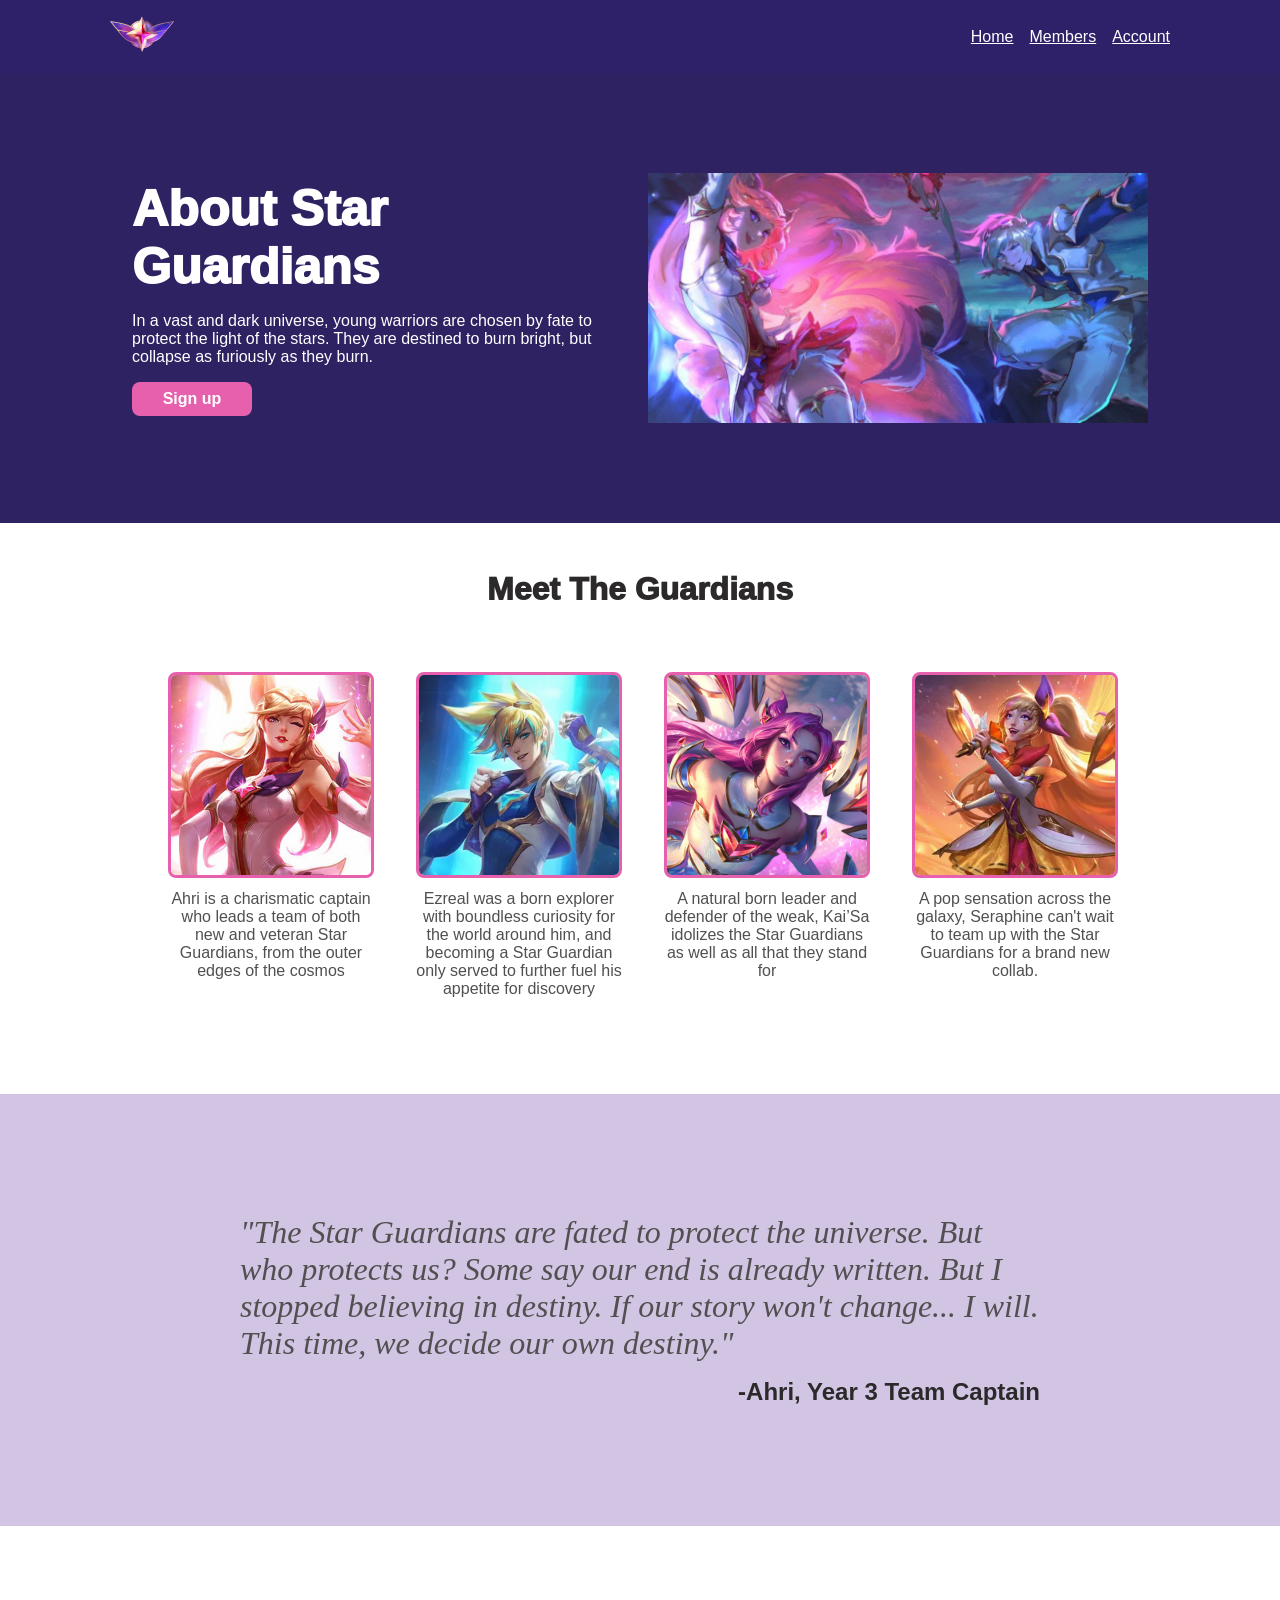
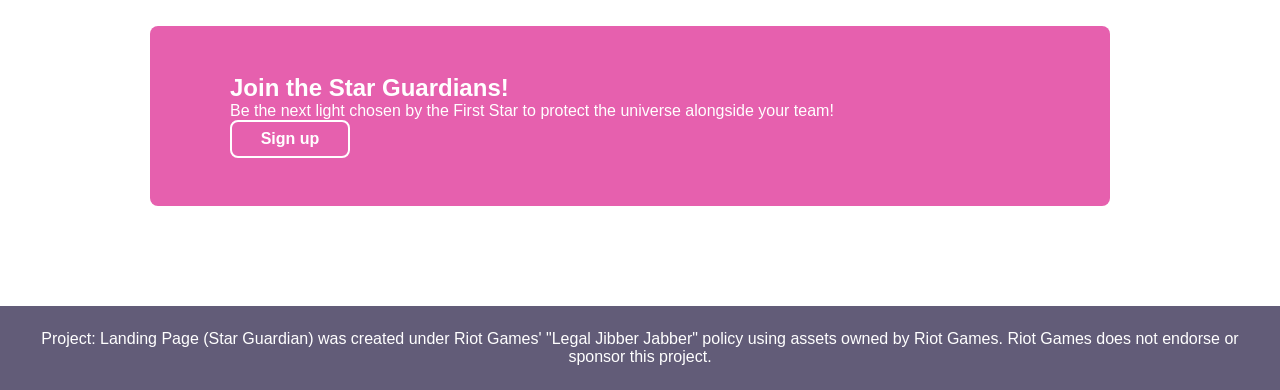
==== index.html @ 69e6fe42 "simplified code for quote section" ====
<!DOCTYPE html>
<html lang="en">
<head>
  <meta charset="UTF-8">
  <meta name="viewport" content="width=device-width, initial-scale=1.0">
  <title>Star Guardians</title>
  <link rel="stylesheet" href="style.css">
  <link rel="icon" type="image/png" href="img/sg-logo.png">
</head>
<body>
  <div class="header">
    <div class="container">
      <a href="https://universe.leagueoflegends.com/en_PL/star-guardian/">
        <img src="img/sg-logo.png"alt="star-guardian-logo">  
      </a>
      <div class="container right-links">
        <a href="https://universe.leagueoflegends.com/en_PL/star-guardian/">Home</a>
        <a href="https://universe.leagueoflegends.com/en_PL/star-guardian/">Members</a>
        <a href="https://universe.leagueoflegends.com/en_PL/star-guardian/">Account</a>
      </div>
    </div>
  </div>
  <div class="content">
    <div class="about">
      <div class="container">
        <div class="flex-container">
          <div class="title">About Star Guardians</div>
          <div class="text">In a vast and dark universe, young warriors are chosen by fate to protect the light of the stars. They are destined to burn bright, but collapse as furiously as they burn.</div>
          <button>Sign up</button>
        </div>
        <img src="img/about.jpg" alt="about-star-guardians">
      </div>
    </div>
    <div class="members">
      <div class="flex-container">
        <div class="title">Meet The Guardians</div>
        <div class="container">
          <div class="card">
            <img src="img/Ahri.png" alt="ahri-profile">
            <div class="text">Ahri is a charismatic captain who leads a team of both new and veteran Star Guardians, from the outer edges of the cosmos</div>
          </div>
          <div class="card">
            <img src="img/Ezreal.png" alt="ezreal-profile">
            <div class="text">Ezreal was a born explorer with boundless curiosity for the world around him, and becoming a Star Guardian only served to further fuel his appetite for discovery</div>
          </div>
          <div class="card">
            <img src="img/Kaisa.png" alt="kaisa-profile">
            <div class="text">A natural born leader and defender of the weak, Kai’Sa idolizes the Star Guardians as well as all that they stand for</div>
          </div>
           <div class="card">
            <img src="img/Seraphine.png" alt="seraphine-profile">
            <div class="text">A pop sensation across the galaxy, Seraphine can't wait to team up with the Star Guardians for a brand new collab.</div>
          </div>
        </div>
      </div>
    </div>
    <div class="quote">
      <div class="flex-container">
        <div class="text">
          "The Star Guardians are fated to protect the universe. But who protects us? Some say our end is already written. But I stopped believing in destiny. If our story won't change... I will. This time, we decide our own destiny."
        </div>
        <div class="title">
          -Ahri, Year 3 Team Captain
        </div>
      </div>
    </div>
    <div class="action">
      <div class="container">
        <div class="action-container">
          <div class="action-text">
            <div class="action-header">Join the Star Guardians!</div>
            <div class="text">
              Be the next light chosen by the First Star to protect the universe alongside your team!
            </div>
          </div>
        <button>Sign up</button>
        </div>
      </div>
    </div>
  </div>
  <div class="footer">Project: Landing Page (Star Guardian) was created under Riot Games' "Legal Jibber Jabber" policy using assets owned by Riot Games. Riot Games does not endorse or sponsor this project.</div>
</body>
</html>
---- style.css ----
.content{
  display: flex;
  flex: 1;
  flex-direction: column;
}

.container, .flex-container{
  display: flex;
  width: 1060px;
  margin: 100px;
  justify-content: center;
  align-items: center;
  gap: 16px;
}

.flex-container{
  flex-direction: column;
  margin: 0;
}

.header{
  background-color:#2e2169;
  color: white;
  display: flex;
  justify-content: center;
  align-items: center;
  padding: 16px;
}

.header .container{
  justify-content: space-between;
  margin: 0;
}

.container.right-links{
  width: auto;
}

.about{
  background-color: #2e2263;
  color: white;
  display: flex;
  justify-content: center;
  align-items: center;
}

.about .flex-container{
  flex-wrap: wrap;
  width: 500px;
  align-items: flex-start;
}

.title{
  font-weight: 1000;
  font-size: 50px;
}

.members{
  display: flex;
  justify-content: center;
  align-items: center;
}

.members .flex-container{
  margin: 48px;
}

.members .title{
  color: #2b292a;
  font-size: 32px;
  text-align: center;
}

.members .container{
  align-items: flex-start;
  gap: 48px;
  margin: 48px;
}

.card{
  width: 200px;
  display: flex;
  flex-direction: column;
  flex-wrap: wrap;
}

.card .text{
  color: #524f51;
  margin-top: 12px;
  text-align: center;
}

.quote{
  background-color: #d1c5e3;
  color: #2b292a;
  align-items: center;
  display: flex;
  justify-content: center;
}

.quote .flex-container{
  width: 800px;
  margin: 120px;
}

.quote .text{
  font-size: 32px;
  font-style: italic;
  font-family: "Segoe UI Light";
  color: #524f51;
}

.quote .title{
  font-size: 24px;
  font-weight: 800;
  align-self: flex-end;
}

.action-container{
  background-color: #e660ae;
  color: white;
  width: 800px;
  border-radius: 8px;
  padding: 48px 80px;
  justify-content: space-between;
}

.action-header{
  font-weight: 600;
  font-size: 24px;
}

.footer{
  background-color: #625c78;
  color: white;
  padding: 24px;
  align-items: center;
  text-align: center;
}

body{
  margin: 0;
  min-height: 100vh;
  font-family: 'Roboto', Arial, sans-serif;
  display: flex;
  flex-direction: column;
}

button{
  width: 120px;
  border: none;
  border-radius: 8px;
  padding: 8px 16px;
  color: white;
  background-color: #e660ae;
  font-size: 16px;
  font-weight: 700;
}

.action button{
  border: 2px white solid;
}

a{
  color: white;
}

.about img{
  width: 500px;
  height: 250px;
  object-fit: cover;
}

.card img{
  width: 200px;
  height: 200px;
  object-fit: cover;
  border: 3px solid #e660ae;
  border-radius: 8px;
}
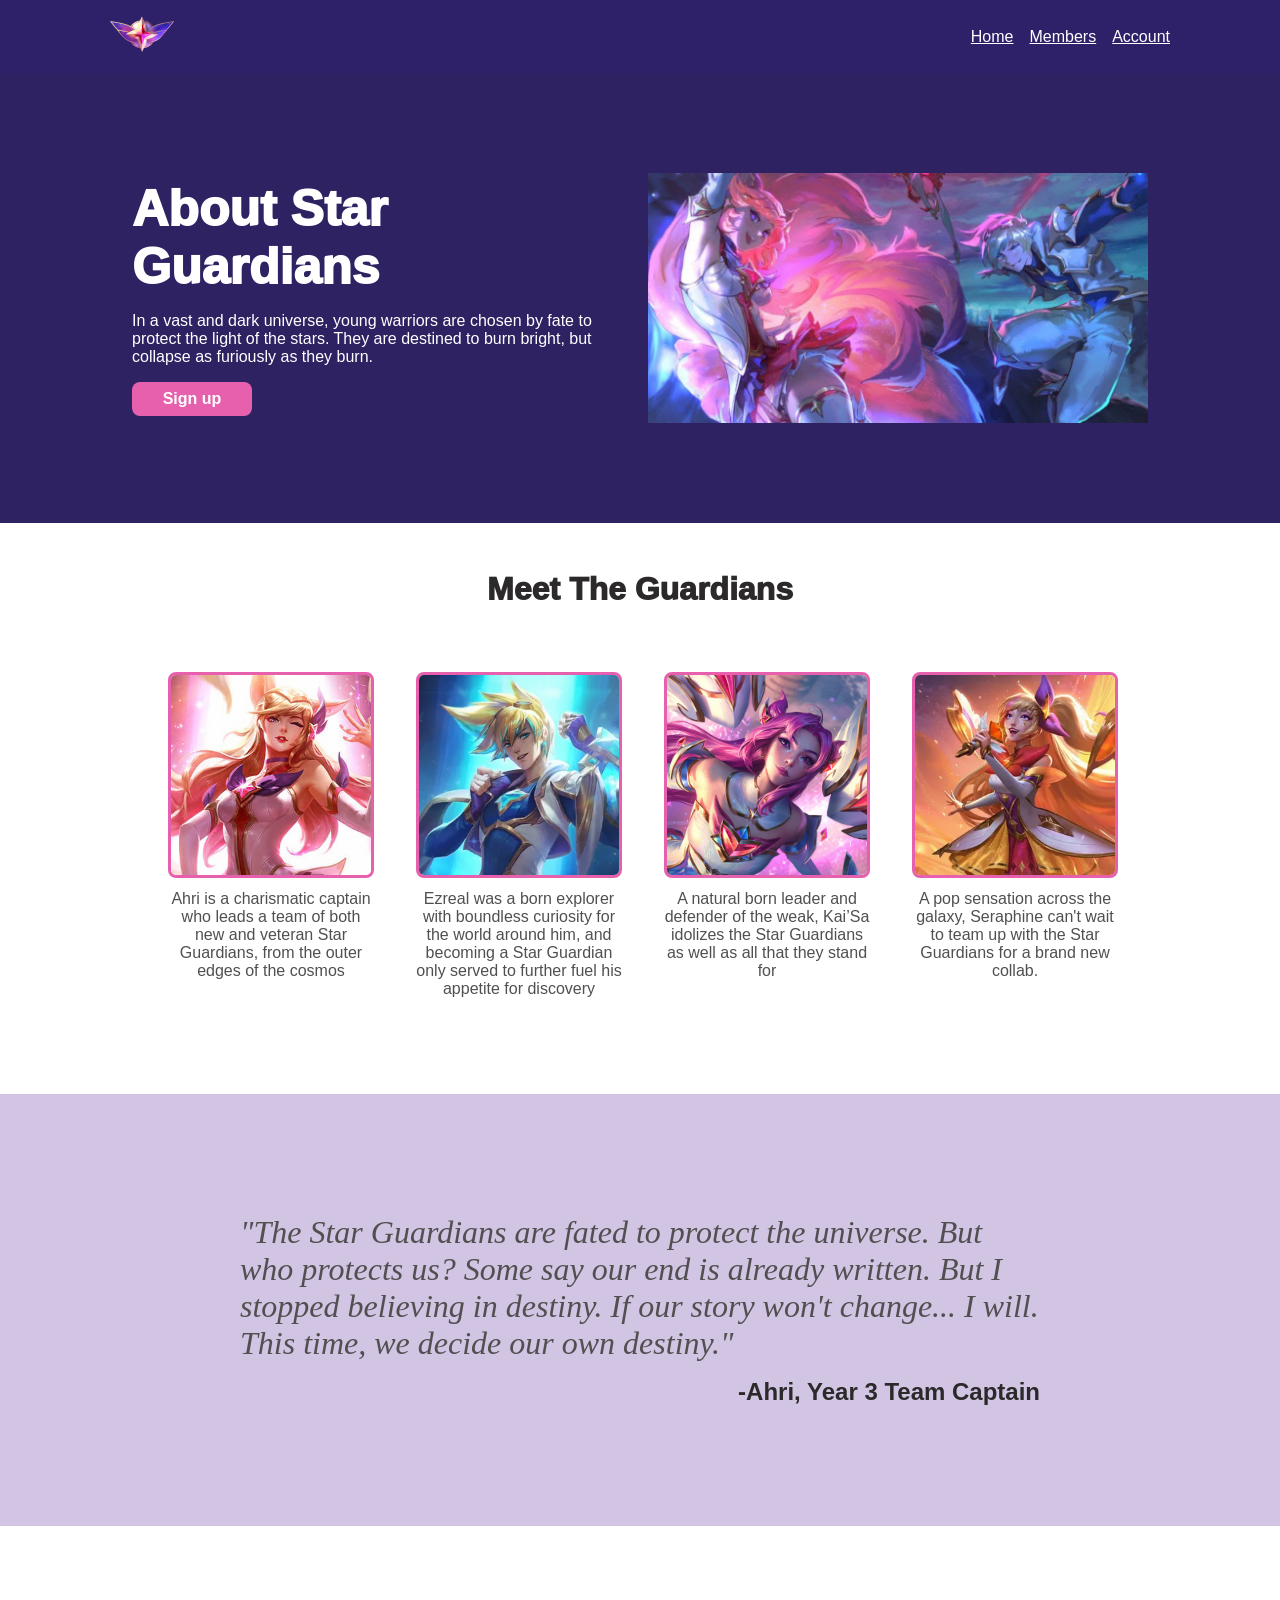
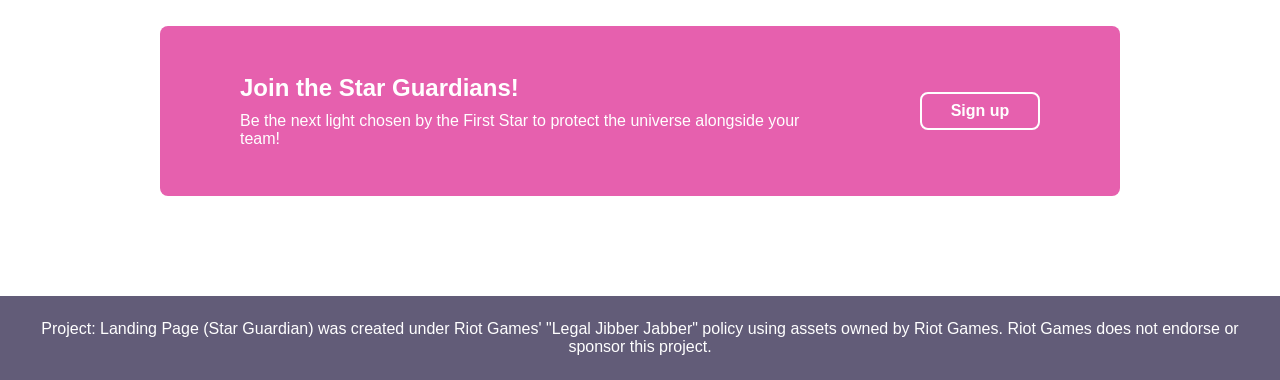
==== commit 7c8b4495: "simplified html and css for cta section" ====
--- a/index.html
+++ b/index.html
@@ -66,15 +66,13 @@
     </div>
     <div class="action">
       <div class="container">
-        <div class="action-container">
-          <div class="action-text">
-            <div class="action-header">Join the Star Guardians!</div>
-            <div class="text">
-              Be the next light chosen by the First Star to protect the universe alongside your team!
-            </div>
+        <div class="flex-container">
+          <div class="title">Join the Star Guardians!</div>
+          <div class="text">
+            Be the next light chosen by the First Star to protect the universe alongside your team!
           </div>
+        </div>
         <button>Sign up</button>
-        </div>
       </div>
     </div>
   </div>
--- a/style.css
+++ b/style.css
@@ -117,7 +117,12 @@
   align-self: flex-end;
 }
 
-.action-container{
+.action{
+  display: flex;
+  justify-content: center;
+}
+
+.action .container{
   background-color: #e660ae;
   color: white;
   width: 800px;
@@ -126,7 +131,14 @@
   justify-content: space-between;
 }
 
-.action-header{
+.action .flex-container{
+  width: 600px;
+  flex-wrap: wrap;
+  align-items: flex-start;
+  gap: 10px;
+}
+
+.action .title{
   font-weight: 600;
   font-size: 24px;
 }
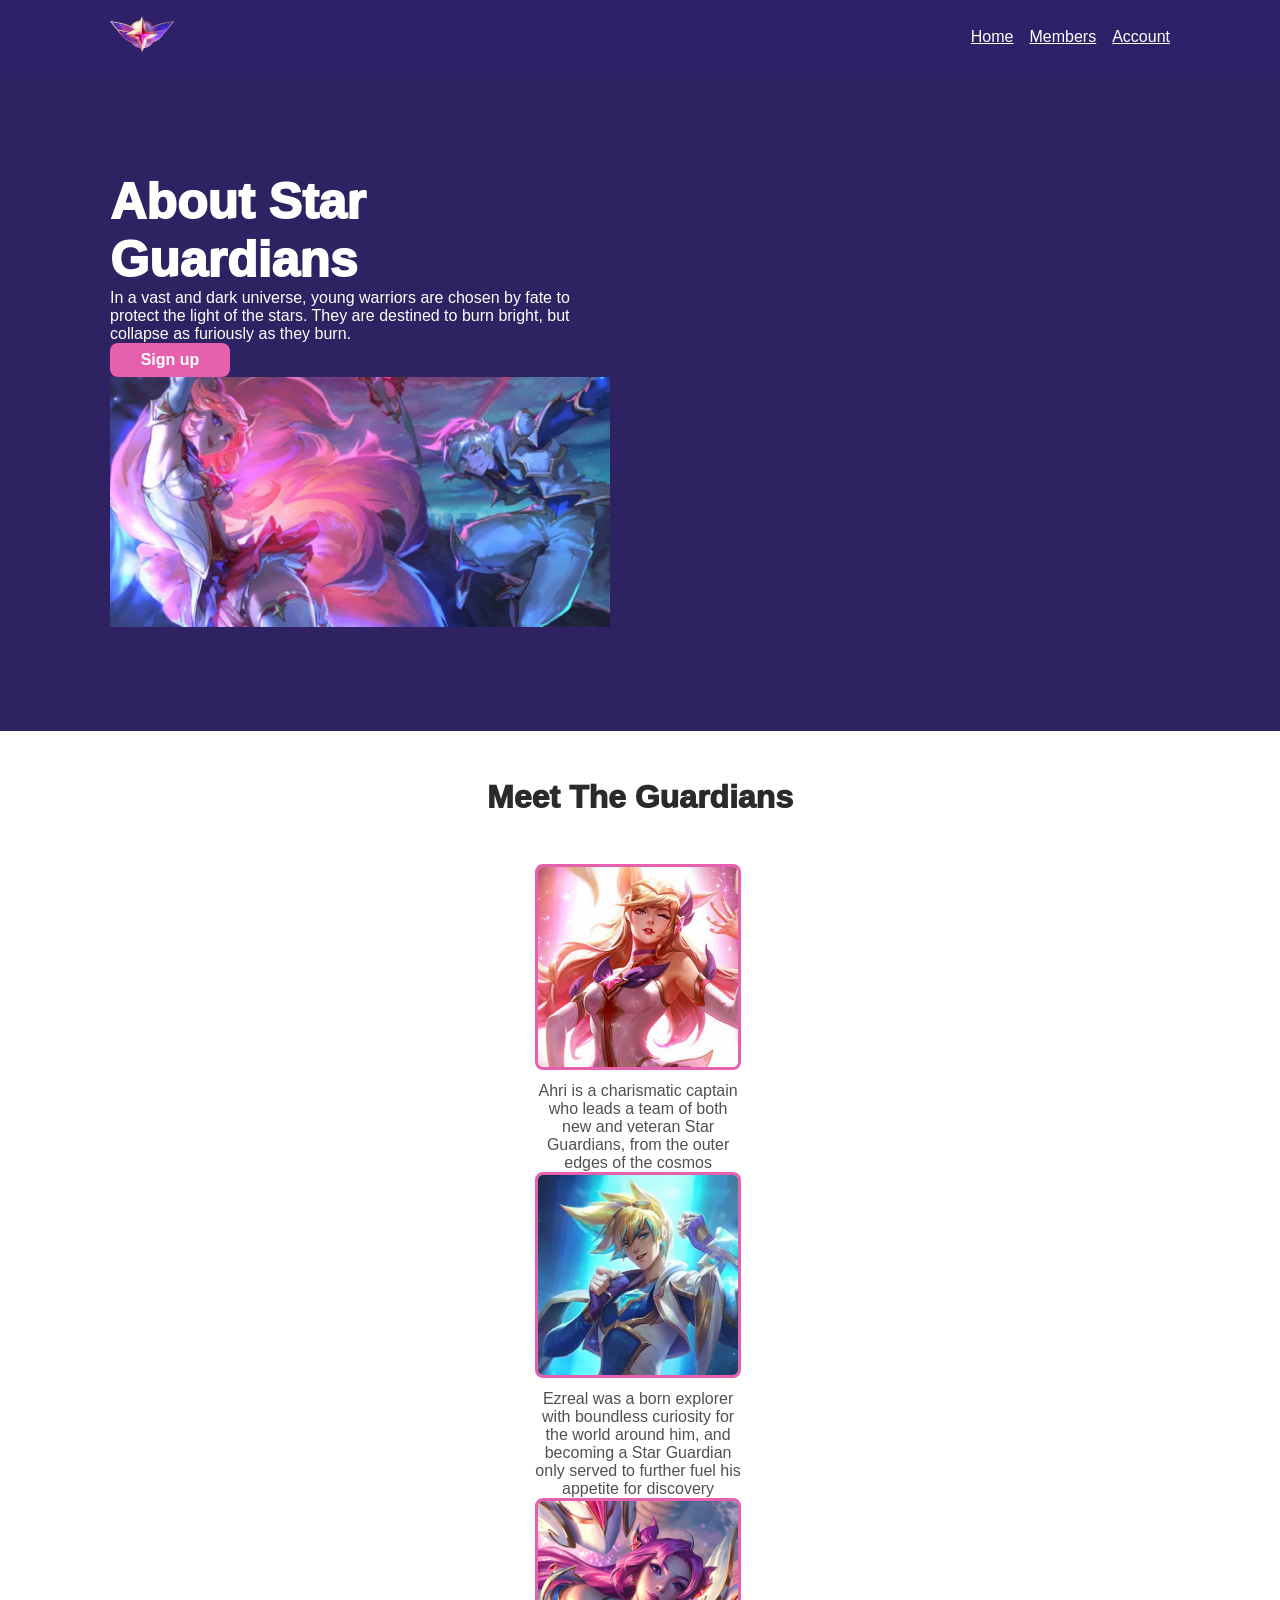
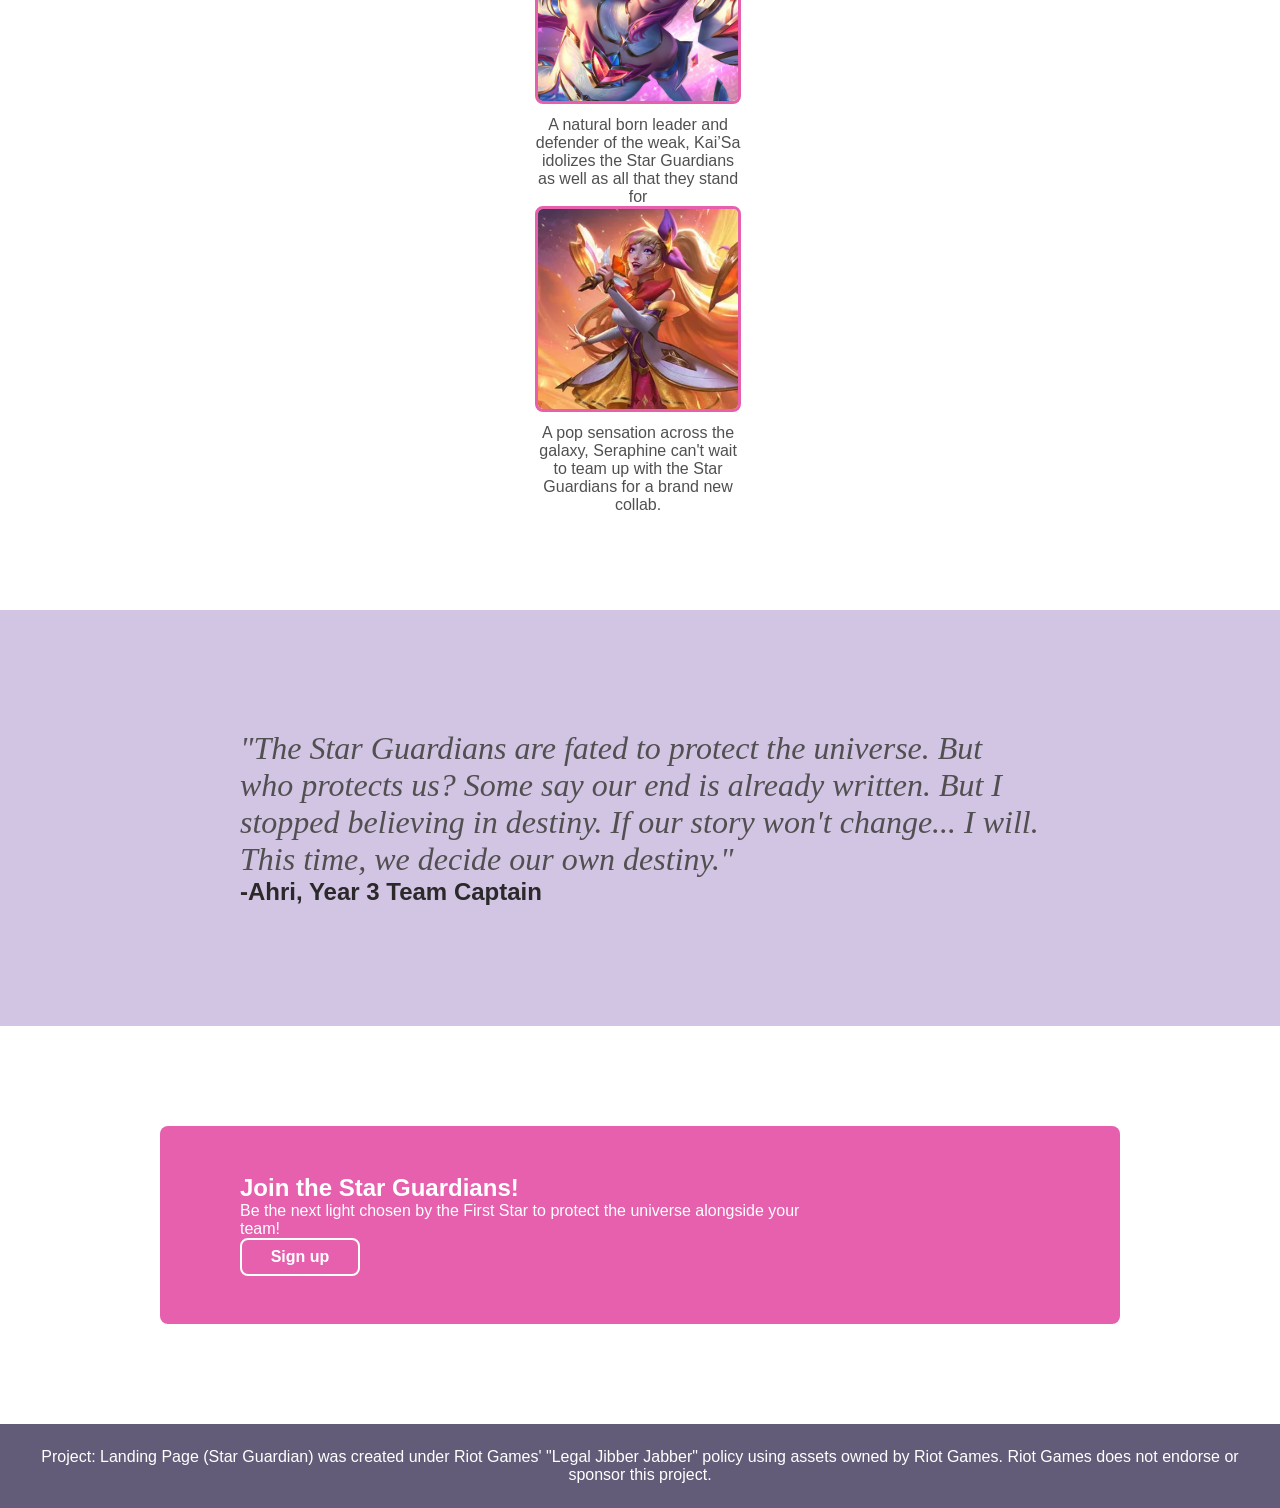
==== commit fb1ed6e3: "simplified flexboxes for header" ====
--- a/index.html
+++ b/index.html
@@ -8,12 +8,12 @@
   <link rel="icon" type="image/png" href="img/sg-logo.png">
 </head>
 <body>
-  <div class="header">
-    <div class="container">
+  <div class="header flex">
+    <div class="container flex space">
       <a href="https://universe.leagueoflegends.com/en_PL/star-guardian/">
         <img src="img/sg-logo.png"alt="star-guardian-logo">  
       </a>
-      <div class="container right-links">
+      <div class="container flex right-links">
         <a href="https://universe.leagueoflegends.com/en_PL/star-guardian/">Home</a>
         <a href="https://universe.leagueoflegends.com/en_PL/star-guardian/">Members</a>
         <a href="https://universe.leagueoflegends.com/en_PL/star-guardian/">Account</a>
--- a/style.css
+++ b/style.css
@@ -1,39 +1,39 @@
-
-.content{
+.flex{
   display: flex;
-  flex: 1;
-  flex-direction: column;
-}
-
-.container, .flex-container{
-  display: flex;
-  width: 1060px;
-  margin: 100px;
   justify-content: center;
   align-items: center;
   gap: 16px;
 }
 
-.flex-container{
+.flex-column{
   flex-direction: column;
-  margin: 0;
+}
+
+.space{
+  justify-content: space-between;
+}
+
+.content{
+  flex: 1;
+}
+
+.container{
+  width: 100%;
+  max-width: 1060px;
+  margin: 100px;
 }
 
 .header{
   background-color:#2e2169;
   color: white;
-  display: flex;
-  justify-content: center;
-  align-items: center;
   padding: 16px;
 }
 
 .header .container{
-  justify-content: space-between;
   margin: 0;
 }
 
-.container.right-links{
+.right-links{
   width: auto;
 }
 
@@ -52,6 +52,11 @@
 }
 
 .title{
+  font-weight: 600;
+  font-size: 24px;
+}
+
+.about .title{
   font-weight: 1000;
   font-size: 50px;
 }
@@ -68,6 +73,7 @@
 
 .members .title{
   color: #2b292a;
+  font-weight: 1000;
   font-size: 32px;
   text-align: center;
 }
@@ -112,7 +118,6 @@
 }
 
 .quote .title{
-  font-size: 24px;
   font-weight: 800;
   align-self: flex-end;
 }
@@ -136,11 +141,6 @@
   flex-wrap: wrap;
   align-items: flex-start;
   gap: 10px;
-}
-
-.action .title{
-  font-weight: 600;
-  font-size: 24px;
 }
 
 .footer{
@@ -178,16 +178,19 @@
   color: white;
 }
 
+img{
+  object-fit: cover;
+}
+
 .about img{
   width: 500px;
   height: 250px;
-  object-fit: cover;
+  
 }
 
 .card img{
   width: 200px;
   height: 200px;
-  object-fit: cover;
   border: 3px solid #e660ae;
   border-radius: 8px;
 }
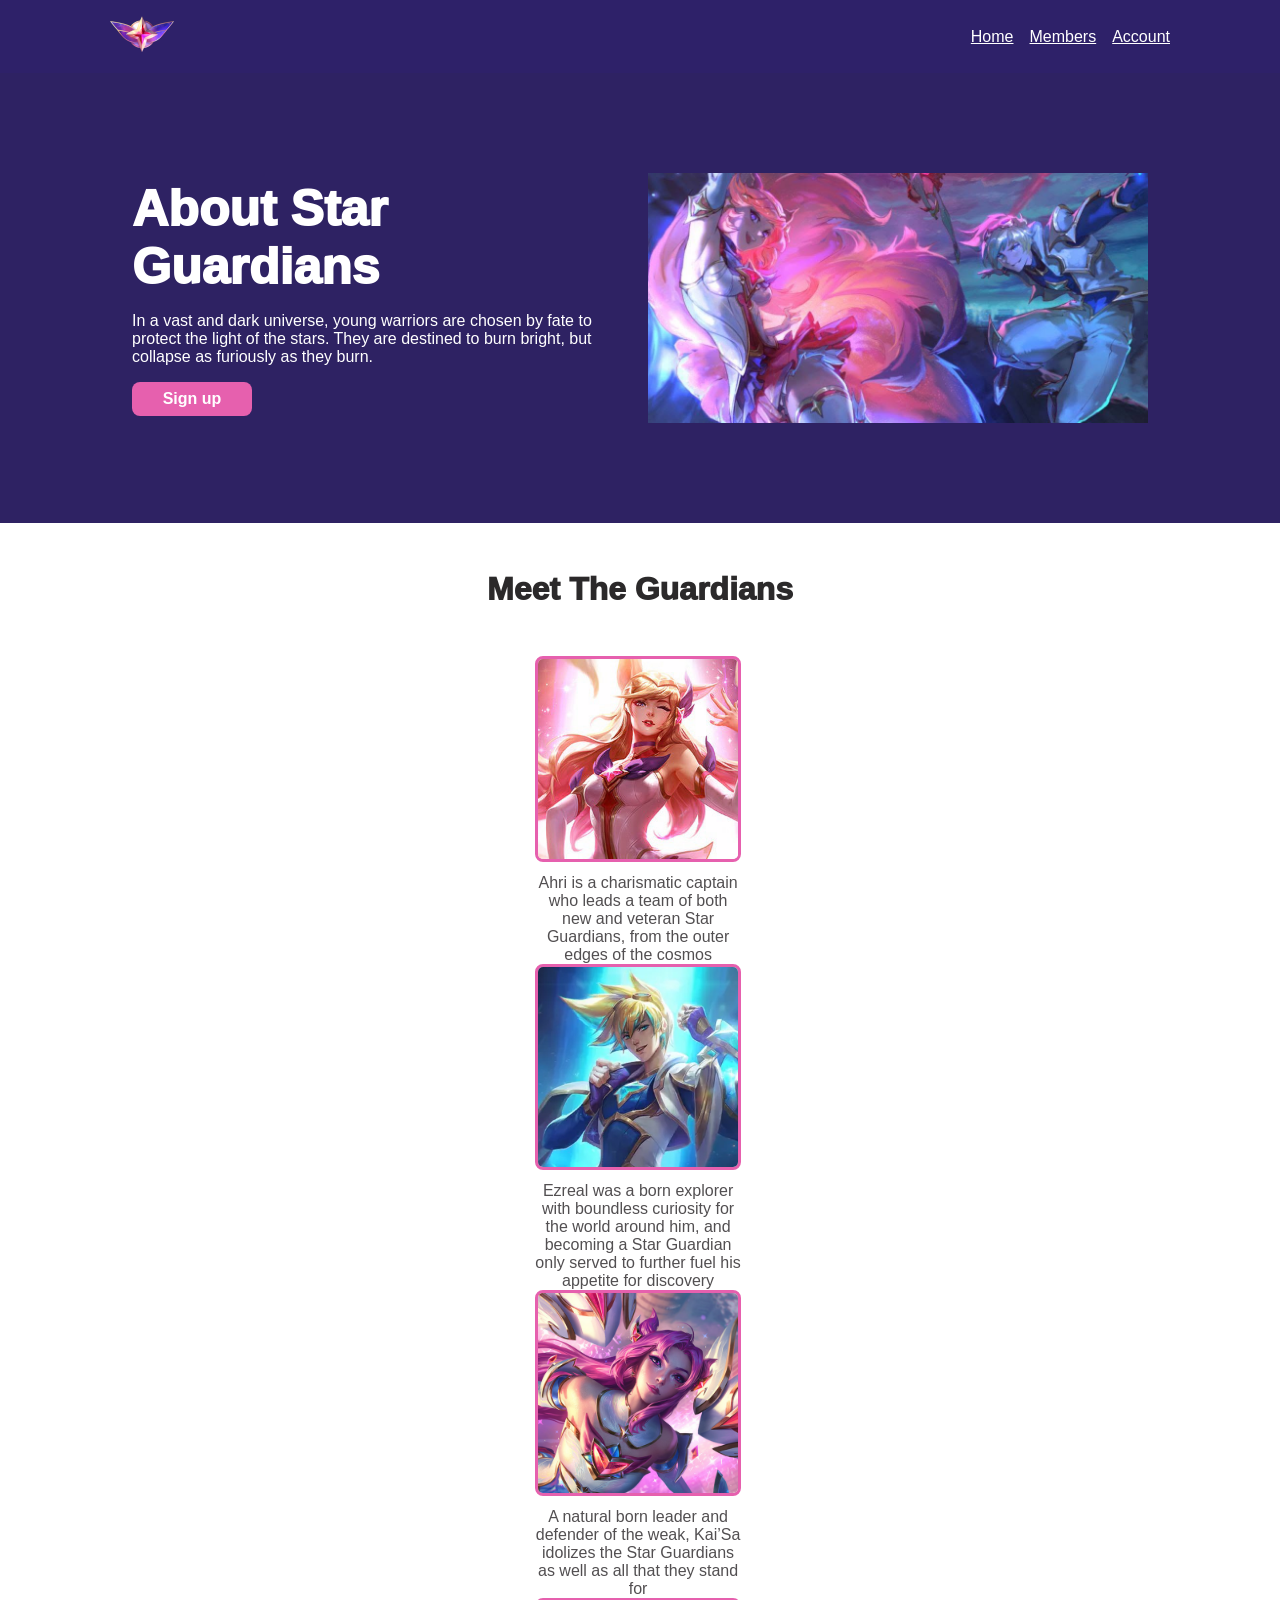
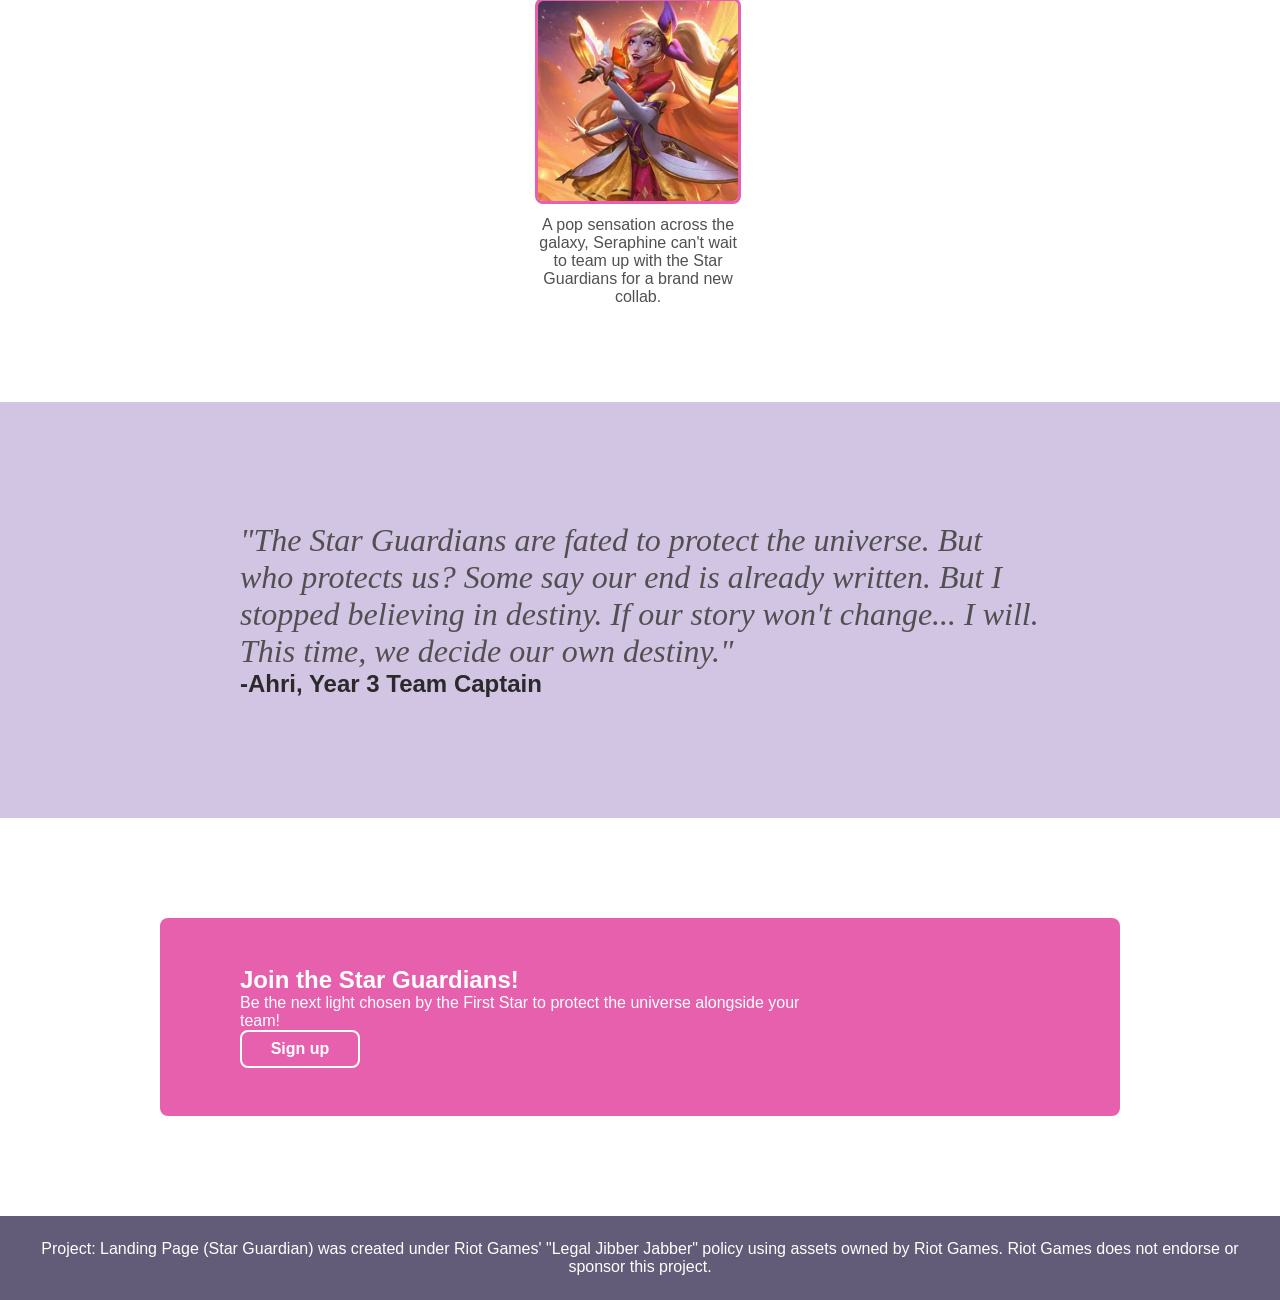
==== commit 142b8d97: "virtualized flexboxes for about section" ====
--- a/index.html
+++ b/index.html
@@ -20,10 +20,10 @@
       </div>
     </div>
   </div>
-  <div class="content">
-    <div class="about">
-      <div class="container">
-        <div class="flex-container">
+  <div class="content flex flex-column stretch">
+    <div class="about flex">
+      <div class="container flex">
+        <div class="container flex flex-column flex-start">
           <div class="title">About Star Guardians</div>
           <div class="text">In a vast and dark universe, young warriors are chosen by fate to protect the light of the stars. They are destined to burn bright, but collapse as furiously as they burn.</div>
           <button>Sign up</button>
--- a/style.css
+++ b/style.css
@@ -13,8 +13,12 @@
   justify-content: space-between;
 }
 
-.content{
-  flex: 1;
+.stretch{
+  align-items: stretch;
+}
+
+.flex-start{
+  align-items: flex-start;
 }
 
 .container{
@@ -37,18 +41,20 @@
   width: auto;
 }
 
+.content.flex{
+  flex: 1;
+  gap: 0;
+}
+
 .about{
   background-color: #2e2263;
   color: white;
-  display: flex;
-  justify-content: center;
-  align-items: center;
-}
-
-.about .flex-container{
+}
+
+.about .container.flex-column{
   flex-wrap: wrap;
   width: 500px;
-  align-items: flex-start;
+  margin: 0;
 }
 
 .title{
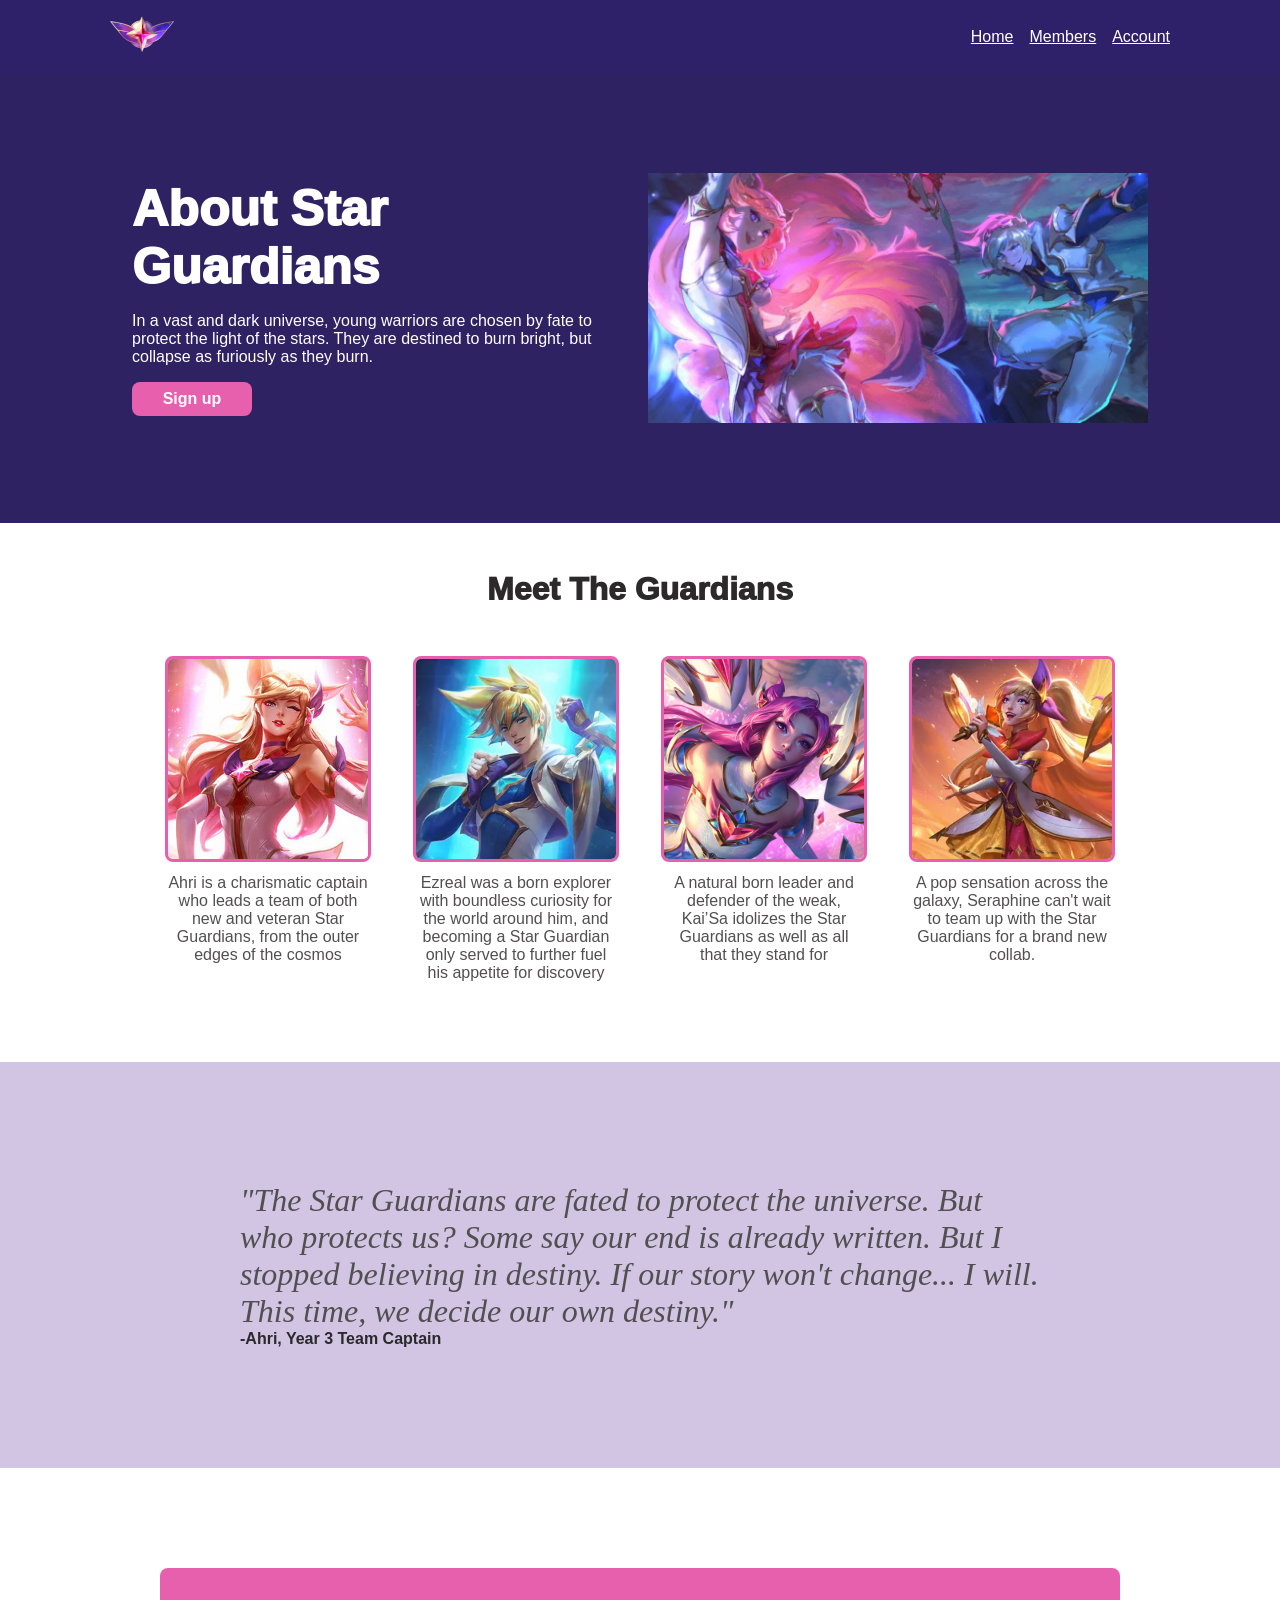
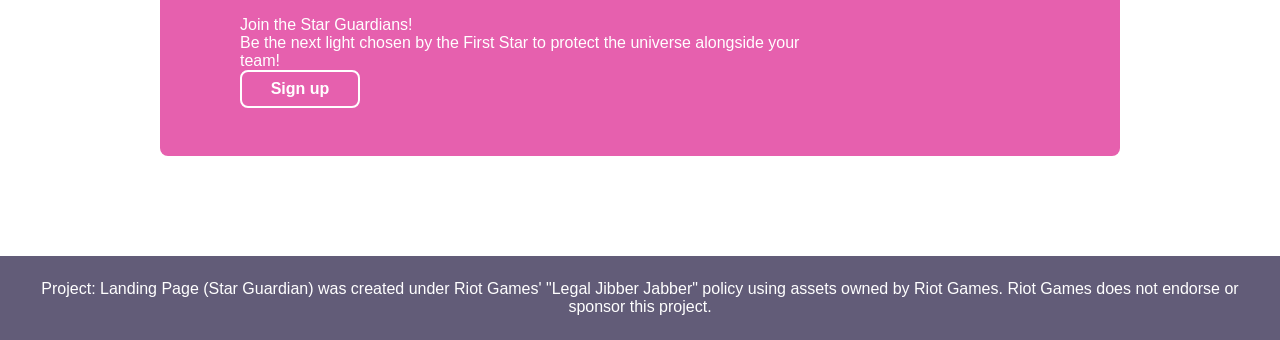
==== commit c211a194: "virtualized flexboxes for members section" ====
--- a/index.html
+++ b/index.html
@@ -24,30 +24,30 @@
     <div class="about flex">
       <div class="container flex">
         <div class="container flex flex-column flex-start">
-          <div class="title">About Star Guardians</div>
+          <div class="h1">About Star Guardians</div>
           <div class="text">In a vast and dark universe, young warriors are chosen by fate to protect the light of the stars. They are destined to burn bright, but collapse as furiously as they burn.</div>
           <button>Sign up</button>
         </div>
         <img src="img/about.jpg" alt="about-star-guardians">
       </div>
     </div>
-    <div class="members">
-      <div class="flex-container">
-        <div class="title">Meet The Guardians</div>
-        <div class="container">
-          <div class="card">
+    <div class="members flex">
+      <div class="container flex flex-column">
+        <div class="h2">Meet The Guardians</div>
+        <div class="profiles container flex">
+          <div class="card flex flex-column">
             <img src="img/Ahri.png" alt="ahri-profile">
             <div class="text">Ahri is a charismatic captain who leads a team of both new and veteran Star Guardians, from the outer edges of the cosmos</div>
           </div>
-          <div class="card">
+          <div class="card flex flex-column">
             <img src="img/Ezreal.png" alt="ezreal-profile">
             <div class="text">Ezreal was a born explorer with boundless curiosity for the world around him, and becoming a Star Guardian only served to further fuel his appetite for discovery</div>
           </div>
-          <div class="card">
+          <div class="card flex flex-column">
             <img src="img/Kaisa.png" alt="kaisa-profile">
             <div class="text">A natural born leader and defender of the weak, Kai’Sa idolizes the Star Guardians as well as all that they stand for</div>
           </div>
-           <div class="card">
+           <div class="card flex flex-column">
             <img src="img/Seraphine.png" alt="seraphine-profile">
             <div class="text">A pop sensation across the galaxy, Seraphine can't wait to team up with the Star Guardians for a brand new collab.</div>
           </div>
--- a/style.css
+++ b/style.css
@@ -19,6 +19,24 @@
 
 .flex-start{
   align-items: flex-start;
+}
+
+.h1{
+  font-weight: 1000;
+  font-size: 50px;
+}
+.h2{
+  font-weight: 1000;
+  font-size: 32px;
+}
+
+.bold, .extra-bold{
+  font-weight: 600;
+  font-size: 24px;
+}
+
+.extra-bold{
+  font-weight: 800;
 }
 
 .container{
@@ -57,44 +75,27 @@
   margin: 0;
 }
 
-.title{
-  font-weight: 600;
-  font-size: 24px;
-}
-
-.about .title{
-  font-weight: 1000;
-  font-size: 50px;
-}
-
-.members{
-  display: flex;
-  justify-content: center;
-  align-items: center;
-}
-
-.members .flex-container{
+.members .container.flex-column{
   margin: 48px;
 }
 
-.members .title{
+.members .h2{
   color: #2b292a;
-  font-weight: 1000;
-  font-size: 32px;
   text-align: center;
 }
 
-.members .container{
+.profiles{
   align-items: flex-start;
   gap: 48px;
-  margin: 48px;
+  margin: 32px;
 }
 
 .card{
   width: 200px;
-  display: flex;
-  flex-direction: column;
-  flex-wrap: wrap;
+}
+
+.card.flex{
+  gap: 0;
 }
 
 .card .text{
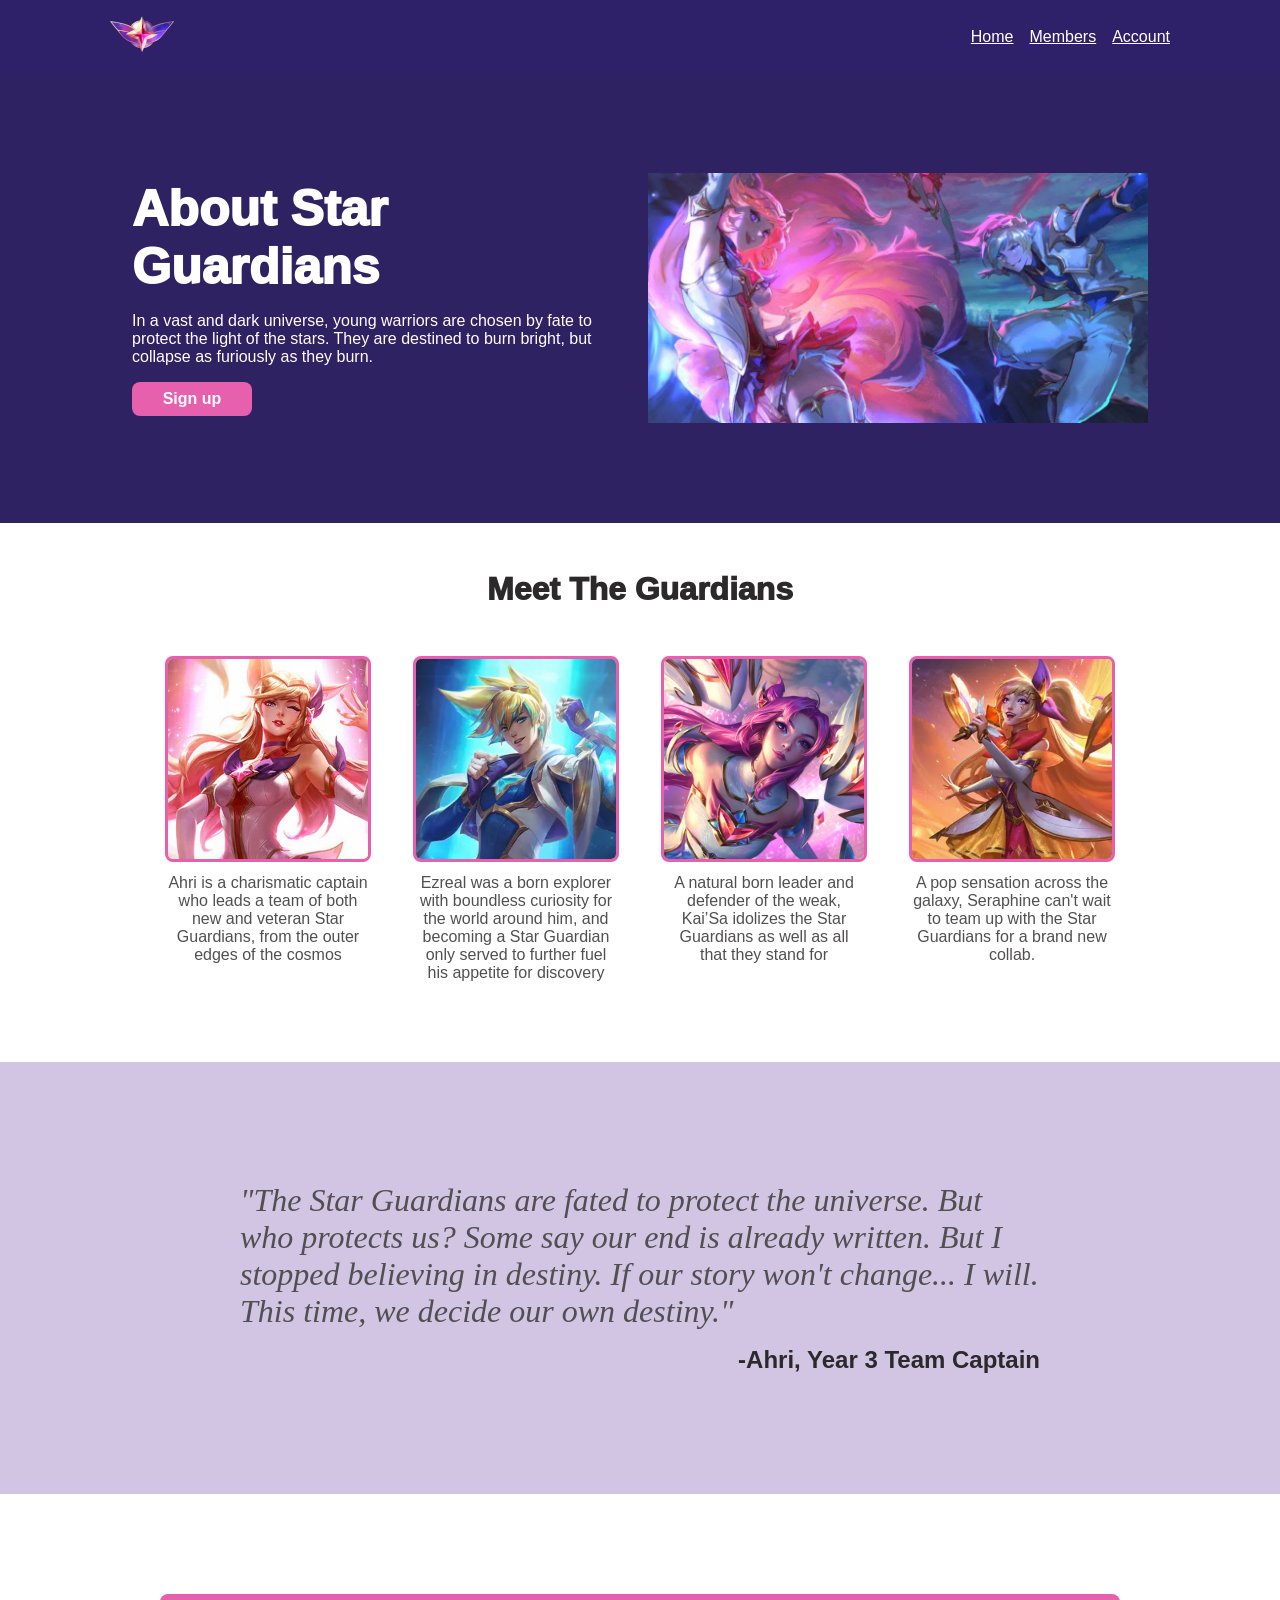
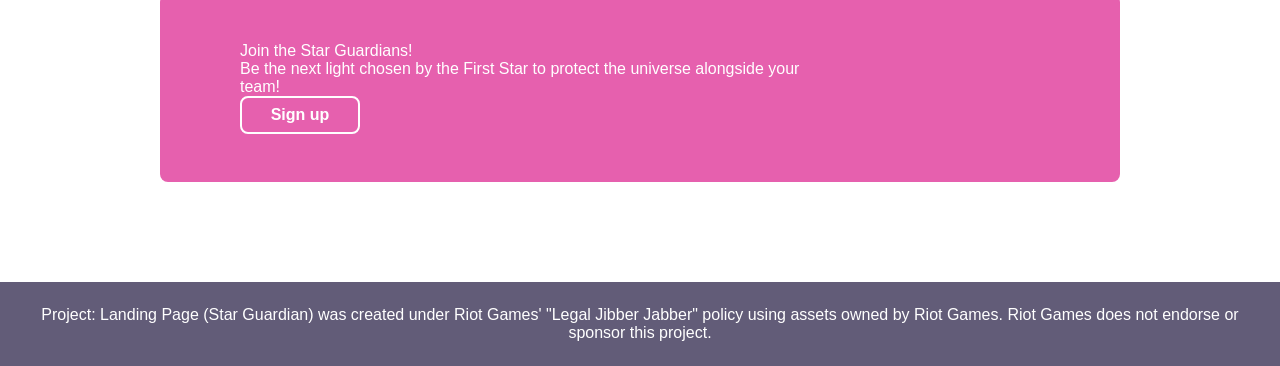
==== commit 950e4f0d: "virtualized flexboxes for quote section" ====
--- a/index.html
+++ b/index.html
@@ -54,12 +54,12 @@
         </div>
       </div>
     </div>
-    <div class="quote">
-      <div class="flex-container">
+    <div class="quote flex">
+      <div class="container flex flex-column">
         <div class="text">
           "The Star Guardians are fated to protect the universe. But who protects us? Some say our end is already written. But I stopped believing in destiny. If our story won't change... I will. This time, we decide our own destiny."
         </div>
-        <div class="title">
+        <div class="extra-bold flex-end">
           -Ahri, Year 3 Team Captain
         </div>
       </div>
--- a/style.css
+++ b/style.css
@@ -19,6 +19,10 @@
 
 .flex-start{
   align-items: flex-start;
+}
+
+.flex-end{
+  align-self: flex-end;
 }
 
 .h1{
@@ -107,12 +111,9 @@
 .quote{
   background-color: #d1c5e3;
   color: #2b292a;
-  align-items: center;
-  display: flex;
-  justify-content: center;
 }
 
-.quote .flex-container{
+.quote .container{
   width: 800px;
   margin: 120px;
 }
@@ -122,11 +123,6 @@
   font-style: italic;
   font-family: "Segoe UI Light";
   color: #524f51;
-}
-
-.quote .title{
-  font-weight: 800;
-  align-self: flex-end;
 }
 
 .action{
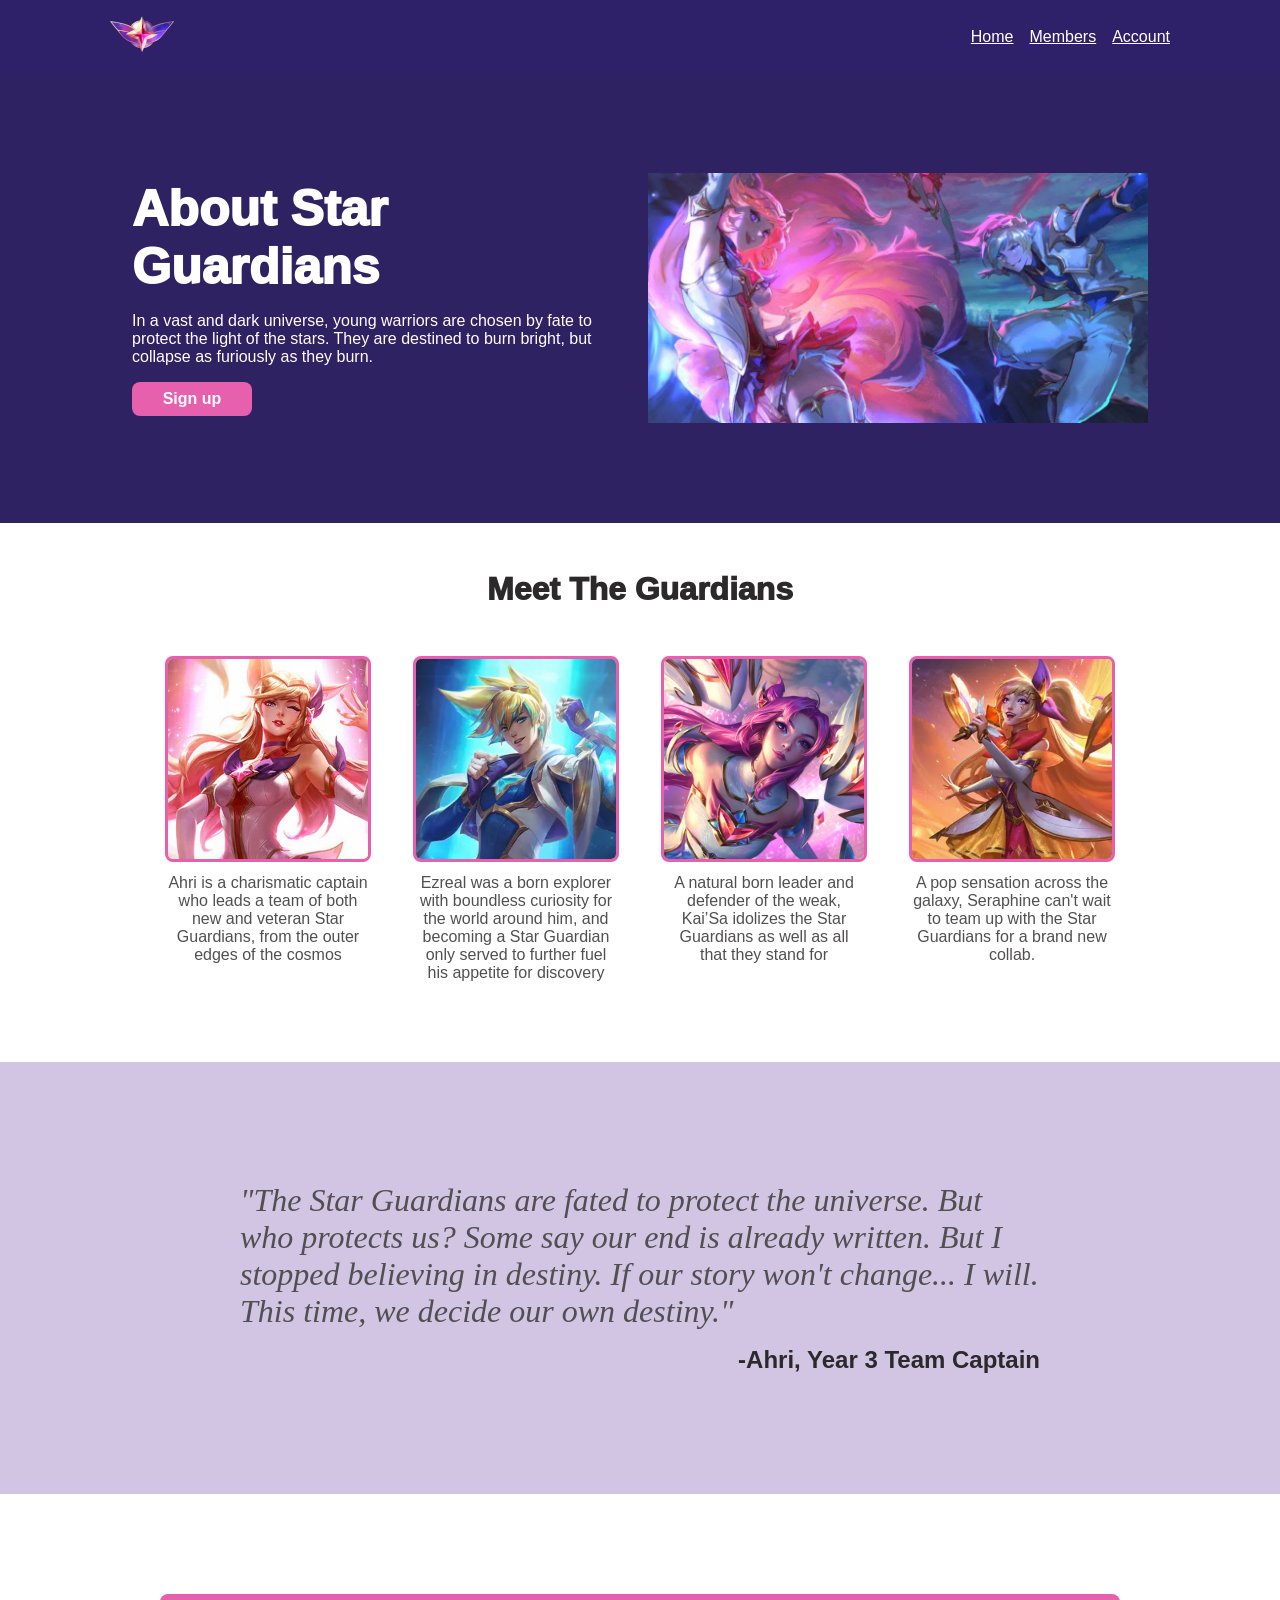
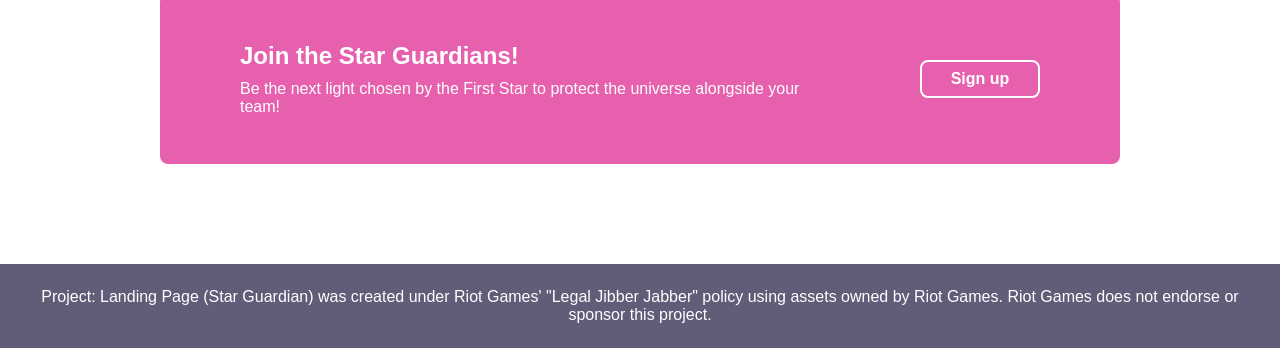
==== commit fe400baf: "virtualized flexboxes for cta section" ====
--- a/index.html
+++ b/index.html
@@ -64,10 +64,10 @@
         </div>
       </div>
     </div>
-    <div class="action">
-      <div class="container">
-        <div class="flex-container">
-          <div class="title">Join the Star Guardians!</div>
+    <div class="action flex">
+      <div class="container flex space">
+        <div class="container flex flex-column flex-start">
+          <div class="bold">Join the Star Guardians!</div>
           <div class="text">
             Be the next light chosen by the First Star to protect the universe alongside your team!
           </div>
--- a/style.css
+++ b/style.css
@@ -125,24 +125,18 @@
   color: #524f51;
 }
 
-.action{
-  display: flex;
-  justify-content: center;
-}
-
-.action .container{
+.action .container.space{
   background-color: #e660ae;
   color: white;
   width: 800px;
   border-radius: 8px;
   padding: 48px 80px;
-  justify-content: space-between;
 }
 
-.action .flex-container{
+.action .container.flex-column{
   width: 600px;
+  margin: 0;
   flex-wrap: wrap;
-  align-items: flex-start;
   gap: 10px;
 }
 
